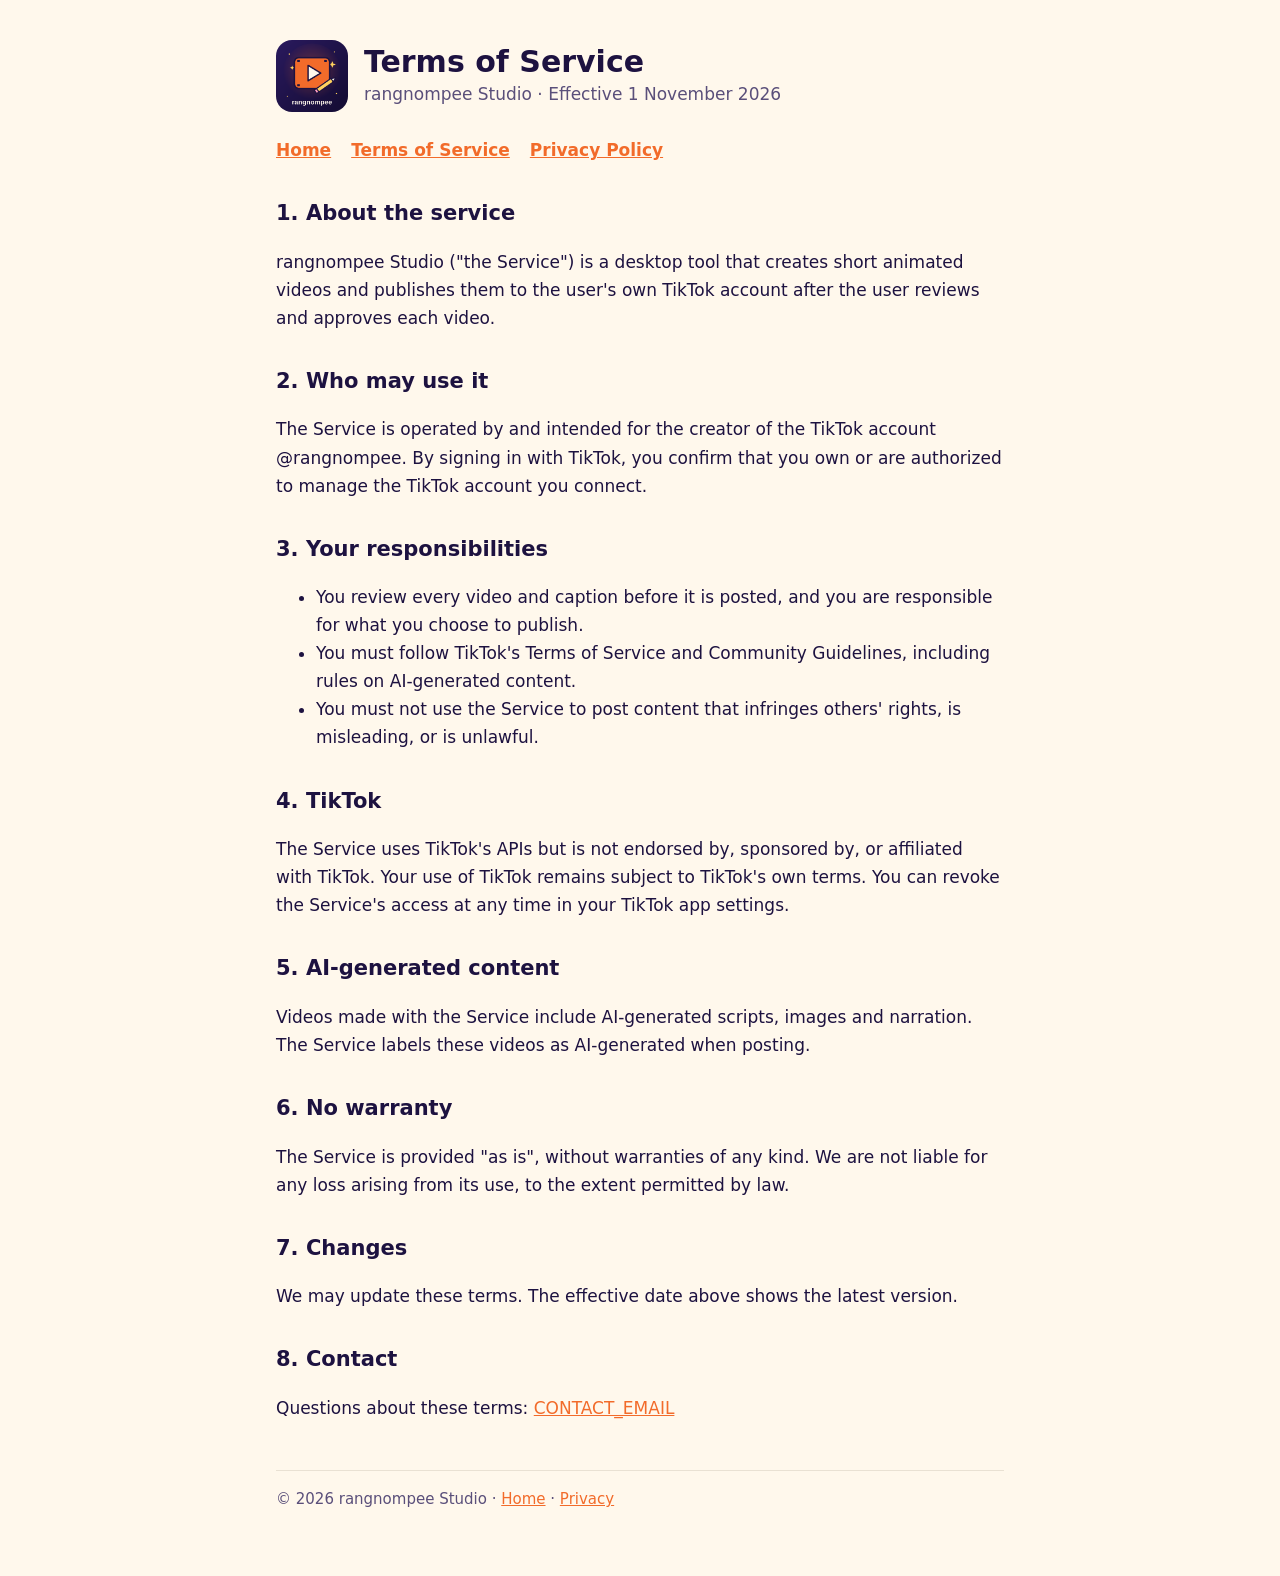
==== terms.html @ 68b9dbba "Add files via upload" ====
<!doctype html>
<html lang="en">
<head>
<meta charset="utf-8">
<meta name="viewport" content="width=device-width, initial-scale=1">
<title>Terms of Service</title>
<link rel="icon" href="icon.png">
<link rel="stylesheet" href="style.css">
</head>
<body>
<main>
  <header>
    <img src="icon.png" alt="rangnompee Studio icon">
    <div><h1>Terms of Service</h1><div class="muted">rangnompee Studio &middot; Effective 1 November 2026</div></div>
  </header>
  <nav><a href="./">Home</a><a href="terms.html">Terms of Service</a><a href="privacy.html">Privacy Policy</a></nav>

  <h2>1. About the service</h2>
  <p>rangnompee Studio ("the Service") is a desktop tool that creates short animated videos and publishes them to the user's own TikTok account after the user reviews and approves each video.</p>

  <h2>2. Who may use it</h2>
  <p>The Service is operated by and intended for the creator of the TikTok account @rangnompee. By signing in with TikTok, you confirm that you own or are authorized to manage the TikTok account you connect.</p>

  <h2>3. Your responsibilities</h2>
  <ul>
    <li>You review every video and caption before it is posted, and you are responsible for what you choose to publish.</li>
    <li>You must follow TikTok's Terms of Service and Community Guidelines, including rules on AI-generated content.</li>
    <li>You must not use the Service to post content that infringes others' rights, is misleading, or is unlawful.</li>
  </ul>

  <h2>4. TikTok</h2>
  <p>The Service uses TikTok's APIs but is not endorsed by, sponsored by, or affiliated with TikTok. Your use of TikTok remains subject to TikTok's own terms. You can revoke the Service's access at any time in your TikTok app settings.</p>

  <h2>5. AI-generated content</h2>
  <p>Videos made with the Service include AI-generated scripts, images and narration. The Service labels these videos as AI-generated when posting.</p>

  <h2>6. No warranty</h2>
  <p>The Service is provided "as is", without warranties of any kind. We are not liable for any loss arising from its use, to the extent permitted by law.</p>

  <h2>7. Changes</h2>
  <p>We may update these terms. The effective date above shows the latest version.</p>

  <h2>8. Contact</h2>
  <p>Questions about these terms: <a href="mailto:CONTACT_EMAIL">CONTACT_EMAIL</a></p>

  <footer>&copy; 2026 rangnompee Studio &middot; <a href="./">Home</a> &middot; <a href="privacy.html">Privacy</a></footer>
</main>
</body>
</html>
---- style.css ----
:root { --bg:#fff8ec; --ink:#1d1240; --muted:#5a4f7a; --accent:#f26b2a; --card:#ffffff; --line:#e9e1d3; }
@media (prefers-color-scheme: dark) { :root { --bg:#140c33; --ink:#fff8ec; --muted:#c9c0e6; --card:#2a1a5e; --line:#3d2a7a; } }
* { box-sizing:border-box; }
body { margin:0; background:var(--bg); color:var(--ink); font:17px/1.65 system-ui,-apple-system,"Segoe UI",sans-serif; }
main { max-width:760px; margin:0 auto; padding:40px 16px 64px; }
header { display:flex; align-items:center; gap:16px; margin-bottom:24px; }
header img { width:72px; height:72px; border-radius:16px; }
h1 { font-size:30px; line-height:1.2; margin:0; }
h2 { font-size:21px; margin:32px 0 8px; }
a { color:var(--accent); }
nav { display:flex; gap:20px; flex-wrap:wrap; margin:8px 0 28px; font-weight:600; }
.muted { color:var(--muted); }
.card { background:var(--card); border:1px solid var(--line); border-radius:14px; padding:20px; margin:16px 0; }
footer { margin-top:48px; padding-top:16px; border-top:1px solid var(--line); color:var(--muted); font-size:15px; }
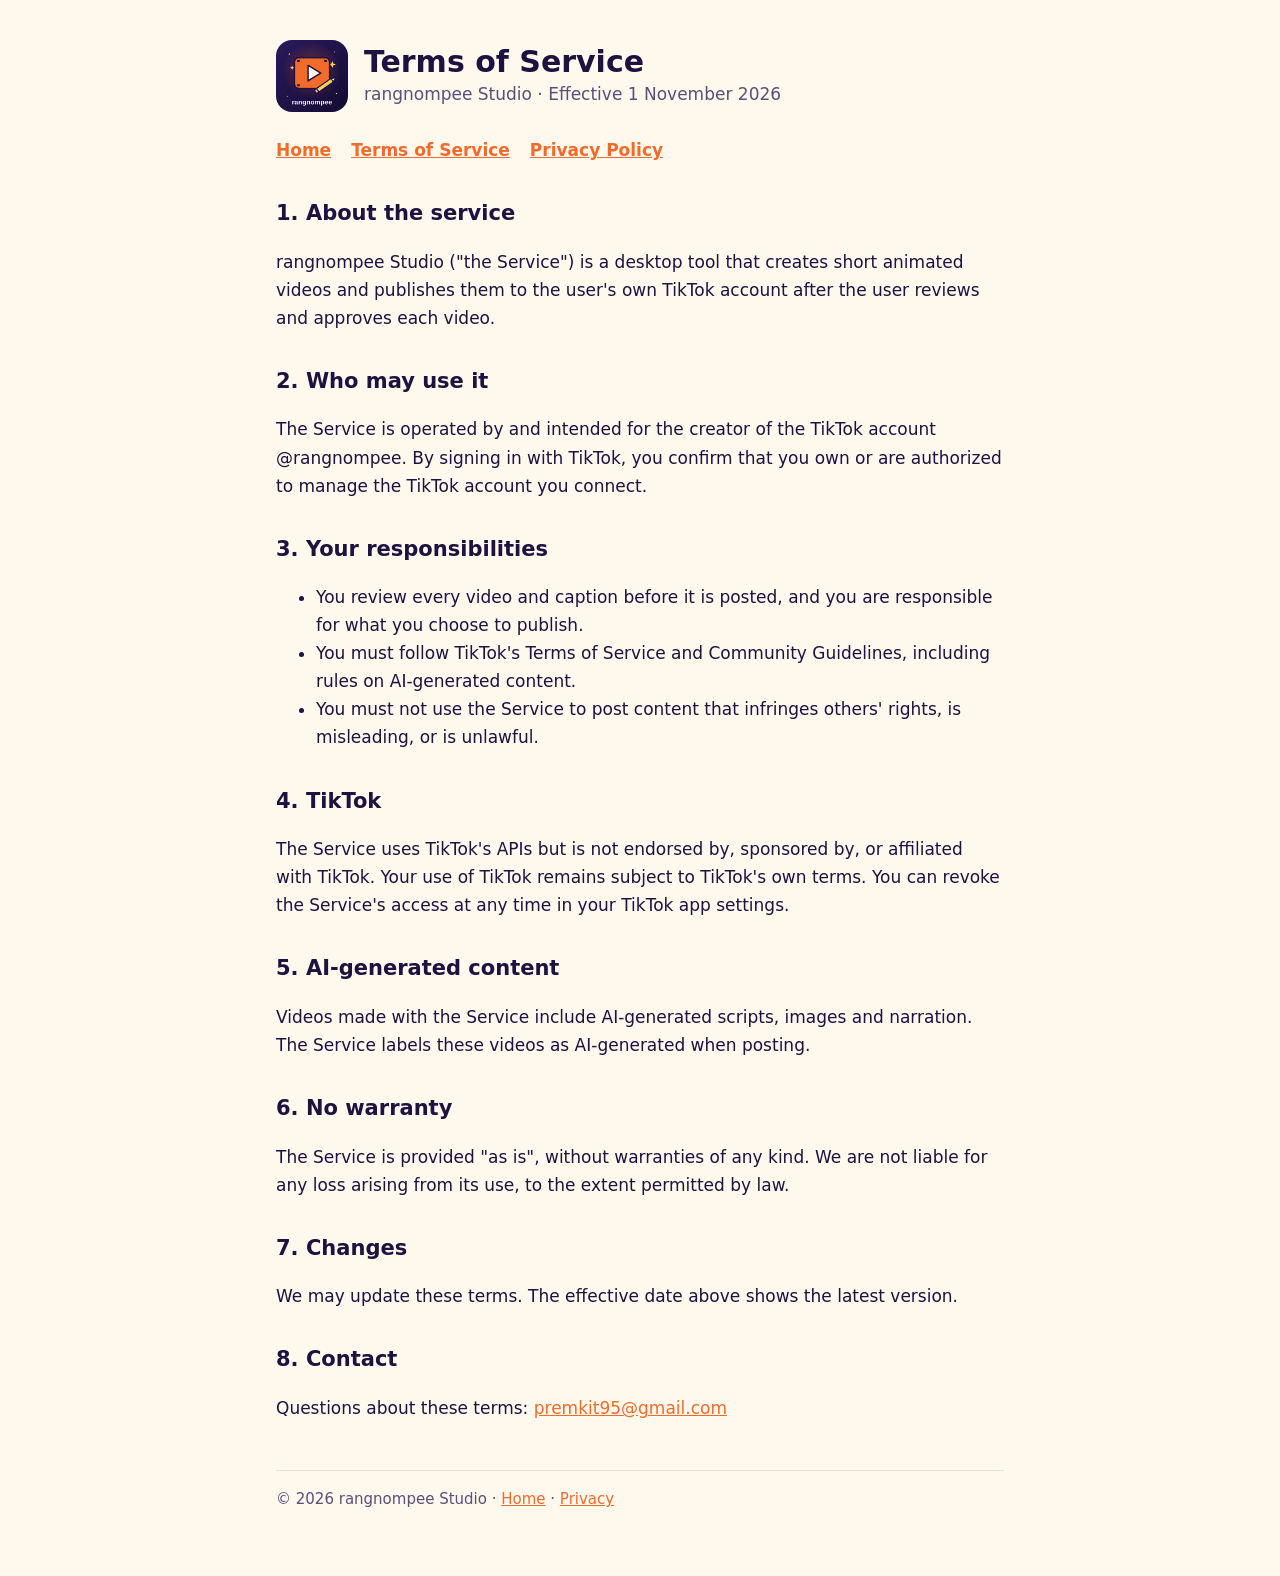
==== commit 5b32f330: "Add files via upload" ====
--- a/terms.html
+++ b/terms.html
@@ -41,7 +41,7 @@
   <p>We may update these terms. The effective date above shows the latest version.</p>
 
   <h2>8. Contact</h2>
-  <p>Questions about these terms: <a href="mailto:CONTACT_EMAIL">CONTACT_EMAIL</a></p>
+  <p>Questions about these terms: <a href="mailto:premkit95@gmail.com">premkit95@gmail.com</a></p>
 
   <footer>&copy; 2026 rangnompee Studio &middot; <a href="./">Home</a> &middot; <a href="privacy.html">Privacy</a></footer>
 </main>
